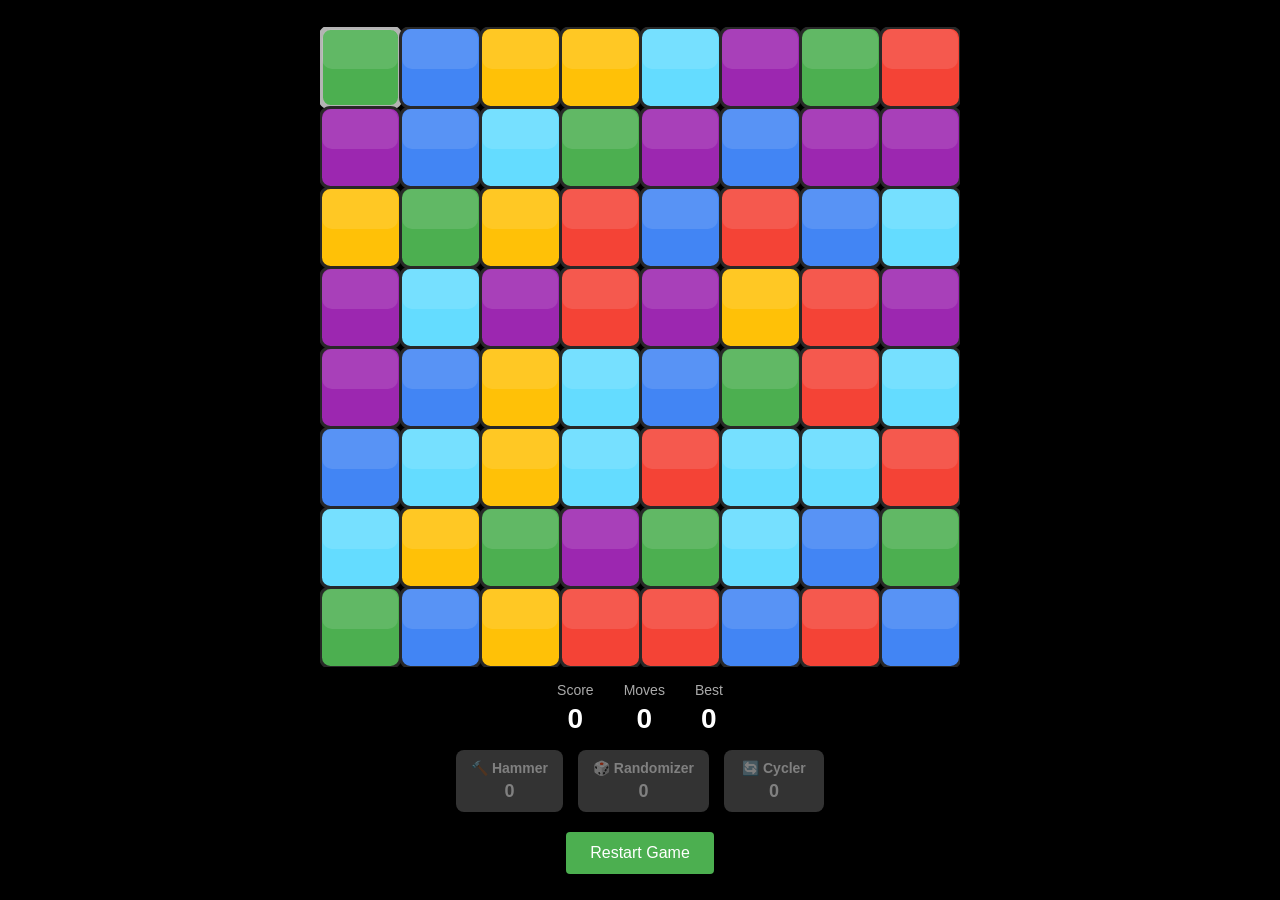
==== docs/index.html @ 6d433e35 "Make cyan tile lighter and add cache busting version parameter" ====
<!DOCTYPE html>
<html lang="en">
    <head>
    <meta charset="utf-8" />
    <meta name="viewport" content="width=device-width, initial-scale=1" />
    <title>Match Three</title>
    <script src="p5.min.js"></script>
    <script src="addons/p5.dom.min.js"></script>
    <script src="game.js?v=2"></script>
    <style>
      body {
        padding: 0;
        margin: 0;
        background: #000;
        display: flex;
        justify-content: center;
        align-items: center;
        min-height: 100vh;
        overflow: hidden;
      }
      main {
        display: flex;
        flex-direction: column;
        align-items: center;
        justify-content: center;
      }
      canvas {
        display: block;
      }
      #game-container {
        display: flex;
        flex-direction: column;
        align-items: center;
      }
      #ui-container {
        margin-top: 20px;
        display: flex;
        gap: 20px;
        align-items: center;
      }
      .restart-btn {
        background-color: #4CAF50;
        border: none;
        color: white;
        padding: 12px 24px;
        text-align: center;
        text-decoration: none;
        display: inline-block;
        font-size: 16px;
        font-family: sans-serif;
        cursor: pointer;
        border-radius: 4px;
        transition: background-color 0.3s;
      }
      .restart-btn:hover {
        background-color: #45a049;
      }
      .restart-btn:active {
        background-color: #3d8b40;
      }
      #items-container {
        margin-top: 15px;
        display: flex;
        gap: 15px;
        justify-content: center;
        align-items: center;
      }
      .item-btn {
        background-color: #2196F3;
        border: none;
        color: white;
        padding: 10px 15px;
        text-align: center;
        text-decoration: none;
        display: flex;
        flex-direction: column;
        align-items: center;
        font-size: 14px;
        font-family: sans-serif;
        cursor: pointer;
        border-radius: 8px;
        transition: all 0.3s;
        min-width: 100px;
      }
      .item-btn:hover:not(:disabled) {
        background-color: #1976D2;
        transform: translateY(-2px);
      }
      .item-btn:active:not(:disabled) {
        background-color: #1565C0;
        transform: translateY(0);
      }
      .item-btn:disabled {
        background-color: #666;
        cursor: not-allowed;
        opacity: 0.5;
      }
      .item-btn.active {
        background-color: #FF9800;
        box-shadow: 0 0 15px rgba(255, 152, 0, 0.7);
      }
      .item-name {
        font-weight: bold;
        margin-bottom: 5px;
      }
      .item-count {
        font-size: 18px;
        font-weight: bold;
      }
      .cancel-btn {
        background-color: #f44336;
        border: none;
        color: white;
        padding: 12px 20px;
        text-align: center;
        text-decoration: none;
        display: none;
        font-size: 16px;
        font-family: sans-serif;
        cursor: pointer;
        border-radius: 4px;
        transition: background-color 0.3s;
      }
      .cancel-btn.visible {
        display: inline-block;
      }
      .cancel-btn:hover {
        background-color: #d32f2f;
      }
      #score-container {
        margin-top: 15px;
        display: flex;
        gap: 30px;
        justify-content: center;
        align-items: center;
        font-family: sans-serif;
        color: white;
        font-size: 20px;
      }
      .score-item {
        display: flex;
        flex-direction: column;
        align-items: center;
      }
      .score-label {
        font-size: 14px;
        color: #aaa;
        margin-bottom: 5px;
      }
      .score-value {
        font-size: 28px;
        font-weight: bold;
      }
      .fallback {
        font-family: sans-serif;
        color: #fff;
        margin-top: 1rem;
      }
    </style>
  </head>
  <body>
    <main>
      <div id="game-container"></div>
      <div id="score-container">
        <div class="score-item">
          <div class="score-label">Score</div>
          <div class="score-value" id="score-display">0</div>
        </div>
        <div class="score-item">
          <div class="score-label">Moves</div>
          <div class="score-value" id="moves-display">0</div>
        </div>
        <div class="score-item">
          <div class="score-label">Best</div>
          <div class="score-value" id="best-display">0</div>
        </div>
      </div>
      <div id="items-container"></div>
      <div id="ui-container"></div>
      <noscript>
        <p class="fallback">
          JavaScript is required to play the match three game.
        </p>
      </noscript>
    </main>
  </body>
</html>
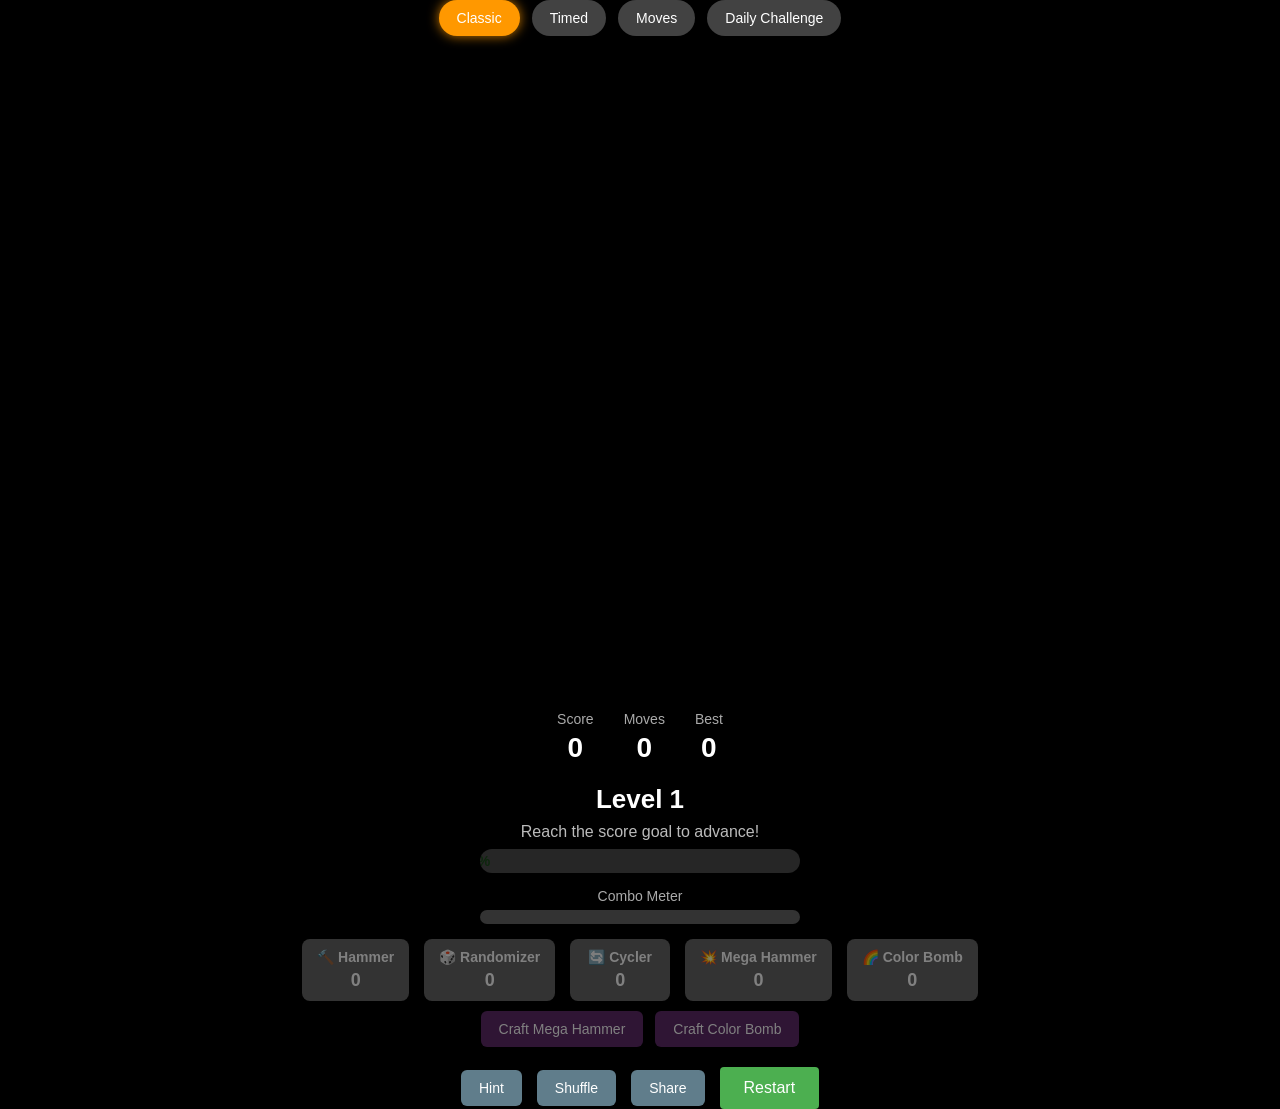
==== commit ca22b136: "feat: Refactor game logic and UI elements This commit introduces a comprehensive refactor of the gam" ====
--- a/docs/index.html
+++ b/docs/index.html
@@ -8,7 +8,7 @@
     <script src="addons/p5.dom.min.js"></script>
     <script src="game.js?v=2"></script>
     <style>
-      body {
+        body {
         padding: 0;
         margin: 0;
         background: #000;
@@ -24,9 +24,48 @@
         align-items: center;
         justify-content: center;
       }
-      canvas {
+        canvas {
         display: block;
       }
+        #header-container {
+          display: flex;
+          flex-direction: column;
+          gap: 10px;
+          align-items: center;
+          margin-bottom: 20px;
+        }
+        #daily-info {
+          font-family: sans-serif;
+          color: #fff;
+          font-size: 14px;
+        }
+        .hidden {
+          display: none !important;
+        }
+        #mode-container {
+          display: flex;
+          gap: 12px;
+          flex-wrap: wrap;
+          justify-content: center;
+        }
+        .mode-btn {
+          background-color: #424242;
+          color: white;
+          border: none;
+          padding: 10px 18px;
+          font-family: sans-serif;
+          font-size: 14px;
+          border-radius: 20px;
+          cursor: pointer;
+          transition: all 0.25s;
+        }
+        .mode-btn:hover:not(.active) {
+          background-color: #616161;
+        }
+        .mode-btn.active {
+          background-color: #FF9800;
+          box-shadow: 0 0 12px rgba(255, 152, 0, 0.8);
+        }
       #game-container {
         display: flex;
         flex-direction: column;
@@ -38,7 +77,7 @@
         gap: 20px;
         align-items: center;
       }
-      .restart-btn {
+        .restart-btn {
         background-color: #4CAF50;
         border: none;
         color: white;
@@ -65,7 +104,7 @@
         justify-content: center;
         align-items: center;
       }
-      .item-btn {
+        .item-btn {
         background-color: #2196F3;
         border: none;
         color: white;
@@ -107,7 +146,37 @@
         font-size: 18px;
         font-weight: bold;
       }
-      .cancel-btn {
+        #crafting-container {
+          margin-top: 10px;
+          display: flex;
+          gap: 12px;
+          justify-content: center;
+          align-items: center;
+        }
+        .craft-btn {
+          background-color: #9C27B0;
+          border: none;
+          color: white;
+          padding: 10px 18px;
+          font-size: 14px;
+          font-family: sans-serif;
+          cursor: pointer;
+          border-radius: 6px;
+          transition: background-color 0.3s, transform 0.2s;
+        }
+        .craft-btn:disabled {
+          background-color: #5E2A68;
+          opacity: 0.5;
+          cursor: not-allowed;
+        }
+        .craft-btn:hover:not(:disabled) {
+          background-color: #7B1FA2;
+          transform: translateY(-2px);
+        }
+        .craft-btn:active:not(:disabled) {
+          transform: translateY(0);
+        }
+        .cancel-btn {
         background-color: #f44336;
         border: none;
         color: white;
@@ -124,9 +193,35 @@
       .cancel-btn.visible {
         display: inline-block;
       }
-      .cancel-btn:hover {
+        .cancel-btn:hover {
         background-color: #d32f2f;
       }
+        #ui-container {
+          margin-top: 20px;
+          display: flex;
+          gap: 15px;
+          justify-content: center;
+          align-items: center;
+          flex-wrap: wrap;
+        }
+        .utility-btn {
+          background-color: #607D8B;
+          border: none;
+          color: white;
+          padding: 10px 18px;
+          font-family: sans-serif;
+          font-size: 14px;
+          border-radius: 6px;
+          cursor: pointer;
+          transition: background-color 0.3s, transform 0.2s;
+        }
+        .utility-btn:hover {
+          background-color: #546E7A;
+          transform: translateY(-2px);
+        }
+        .utility-btn:active {
+          transform: translateY(0);
+        }
       #score-container {
         margin-top: 15px;
         display: flex;
@@ -137,7 +232,7 @@
         color: white;
         font-size: 20px;
       }
-      .score-item {
+        .score-item {
         display: flex;
         flex-direction: column;
         align-items: center;
@@ -151,7 +246,75 @@
         font-size: 28px;
         font-weight: bold;
       }
-      .fallback {
+        #level-container {
+          margin-top: 20px;
+          font-family: sans-serif;
+          color: white;
+          display: flex;
+          flex-direction: column;
+          gap: 8px;
+          align-items: center;
+          text-align: center;
+        }
+        #level-title {
+          font-size: 26px;
+          font-weight: bold;
+        }
+        #level-description {
+          font-size: 16px;
+          color: #bbb;
+          max-width: 420px;
+        }
+        #goal-progress {
+          width: 320px;
+          background: rgba(255, 255, 255, 0.15);
+          border-radius: 12px;
+          overflow: hidden;
+          position: relative;
+        }
+        #goal-progress-bar {
+          background: linear-gradient(90deg, #4CAF50, #8BC34A);
+          height: 24px;
+          width: 0%;
+          display: flex;
+          align-items: center;
+          justify-content: center;
+          font-size: 14px;
+          font-weight: bold;
+          color: #0d270d;
+          transition: width 0.4s ease;
+        }
+        #goal-progress-label {
+          z-index: 1;
+        }
+        #streak-container {
+          margin-top: 15px;
+          width: 320px;
+          display: flex;
+          flex-direction: column;
+          gap: 6px;
+          font-family: sans-serif;
+          color: white;
+          align-items: center;
+        }
+        #streak-label {
+          font-size: 14px;
+          color: #aaa;
+        }
+        #streak-bar {
+          width: 100%;
+          height: 14px;
+          background: rgba(255, 255, 255, 0.2);
+          border-radius: 7px;
+          overflow: hidden;
+        }
+        #streak-progress {
+          width: 0%;
+          height: 100%;
+          background: linear-gradient(90deg, #FFC107, #FF5722);
+          transition: width 0.25s ease;
+        }
+        .fallback {
         font-family: sans-serif;
         color: #fff;
         margin-top: 1rem;
@@ -159,24 +322,58 @@
     </style>
   </head>
   <body>
-    <main>
-      <div id="game-container"></div>
-      <div id="score-container">
-        <div class="score-item">
-          <div class="score-label">Score</div>
-          <div class="score-value" id="score-display">0</div>
-        </div>
-        <div class="score-item">
-          <div class="score-label">Moves</div>
-          <div class="score-value" id="moves-display">0</div>
-        </div>
-        <div class="score-item">
-          <div class="score-label">Best</div>
-          <div class="score-value" id="best-display">0</div>
-        </div>
-      </div>
-      <div id="items-container"></div>
-      <div id="ui-container"></div>
+      <main>
+        <div id="header-container">
+          <div id="mode-container">
+            <button class="mode-btn active" data-mode="classic">Classic</button>
+            <button class="mode-btn" data-mode="timed">Timed</button>
+            <button class="mode-btn" data-mode="moves">Moves</button>
+            <button class="mode-btn" data-mode="daily">Daily Challenge</button>
+          </div>
+          <div id="daily-info" class="hidden">Daily seed: <span id="daily-seed"></span></div>
+        </div>
+        <div id="game-container"></div>
+        <div id="score-container">
+          <div class="score-item">
+            <div class="score-label">Score</div>
+            <div class="score-value" id="score-display">0</div>
+          </div>
+          <div class="score-item">
+            <div class="score-label">Moves</div>
+            <div class="score-value" id="moves-display">0</div>
+          </div>
+          <div class="score-item">
+            <div class="score-label">Best</div>
+            <div class="score-value" id="best-display">0</div>
+          </div>
+          <div class="score-item timed-only hidden">
+            <div class="score-label">Time</div>
+            <div class="score-value" id="timer-display">0</div>
+          </div>
+        </div>
+        <div id="level-container">
+          <div id="level-title">Level 1</div>
+          <div id="level-description">Reach the score goal to advance!</div>
+          <div id="goal-progress">
+            <div id="goal-progress-bar"><span id="goal-progress-label">0%</span></div>
+          </div>
+        </div>
+        <div id="streak-container">
+          <div id="streak-label">Combo Meter</div>
+          <div id="streak-bar">
+            <div id="streak-progress"></div>
+          </div>
+        </div>
+        <div id="items-container"></div>
+        <div id="crafting-container">
+          <button id="craft-mega-hammer" class="craft-btn" disabled>Craft Mega Hammer</button>
+          <button id="craft-color-bomb" class="craft-btn" disabled>Craft Color Bomb</button>
+        </div>
+        <div id="ui-container">
+          <button id="hint-btn" class="utility-btn">Hint</button>
+          <button id="shuffle-btn" class="utility-btn">Shuffle</button>
+          <button id="share-btn" class="utility-btn">Share</button>
+        </div>
       <noscript>
         <p class="fallback">
           JavaScript is required to play the match three game.
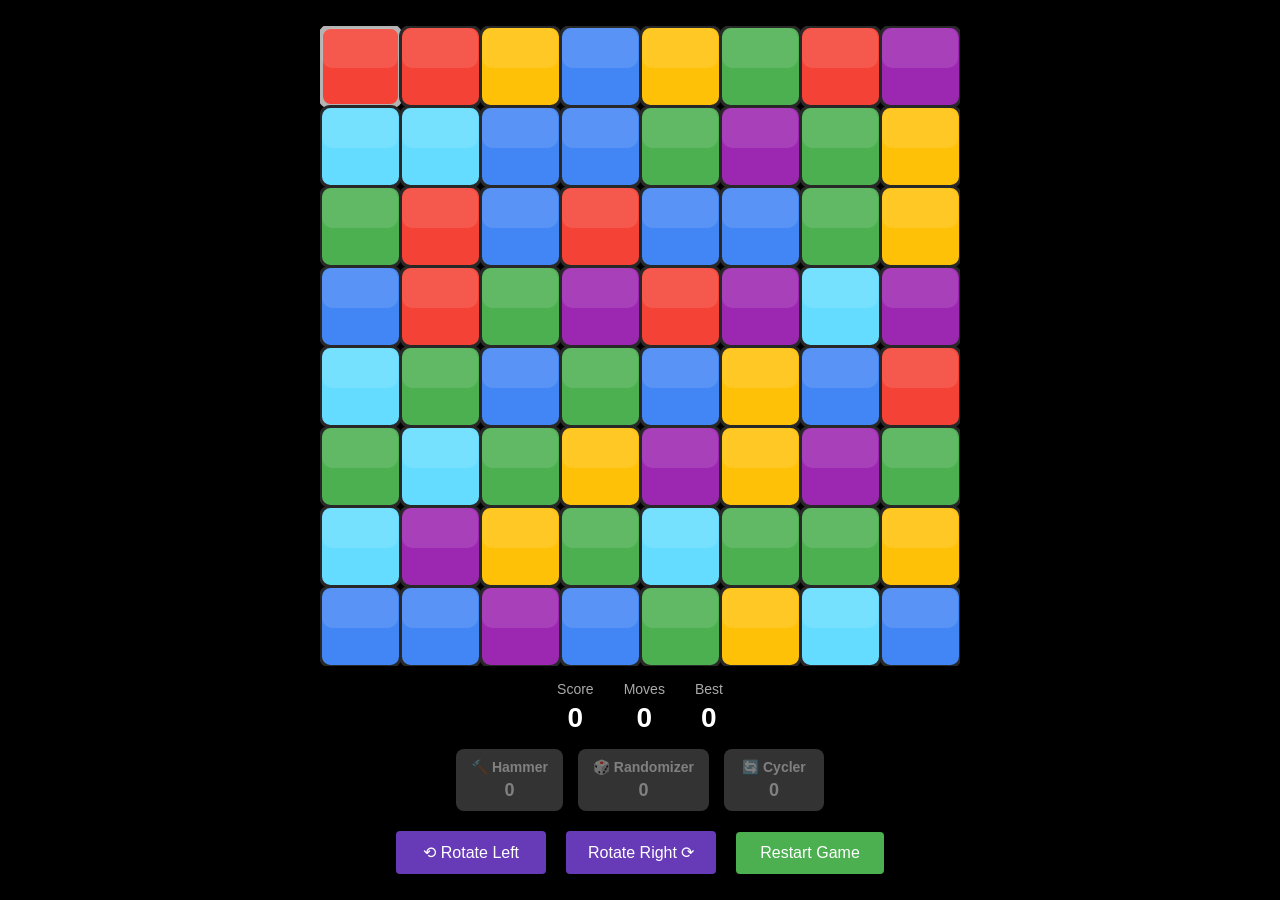
==== commit 53676712: "Add board rotation functionality and UI Co-authored-by: rufalo19 <rufalo19@gmail.com>" ====
--- a/docs/index.html
+++ b/docs/index.html
@@ -8,7 +8,7 @@
     <script src="addons/p5.dom.min.js"></script>
     <script src="game.js?v=2"></script>
     <style>
-        body {
+      body {
         padding: 0;
         margin: 0;
         background: #000;
@@ -24,48 +24,9 @@
         align-items: center;
         justify-content: center;
       }
-        canvas {
+      canvas {
         display: block;
       }
-        #header-container {
-          display: flex;
-          flex-direction: column;
-          gap: 10px;
-          align-items: center;
-          margin-bottom: 20px;
-        }
-        #daily-info {
-          font-family: sans-serif;
-          color: #fff;
-          font-size: 14px;
-        }
-        .hidden {
-          display: none !important;
-        }
-        #mode-container {
-          display: flex;
-          gap: 12px;
-          flex-wrap: wrap;
-          justify-content: center;
-        }
-        .mode-btn {
-          background-color: #424242;
-          color: white;
-          border: none;
-          padding: 10px 18px;
-          font-family: sans-serif;
-          font-size: 14px;
-          border-radius: 20px;
-          cursor: pointer;
-          transition: all 0.25s;
-        }
-        .mode-btn:hover:not(.active) {
-          background-color: #616161;
-        }
-        .mode-btn.active {
-          background-color: #FF9800;
-          box-shadow: 0 0 12px rgba(255, 152, 0, 0.8);
-        }
       #game-container {
         display: flex;
         flex-direction: column;
@@ -76,8 +37,10 @@
         display: flex;
         gap: 20px;
         align-items: center;
-      }
-        .restart-btn {
+        justify-content: center;
+        flex-wrap: wrap;
+      }
+      .restart-btn {
         background-color: #4CAF50;
         border: none;
         color: white;
@@ -97,6 +60,32 @@
       .restart-btn:active {
         background-color: #3d8b40;
       }
+      .rotate-btn {
+        background-color: #673AB7;
+        border: none;
+        color: white;
+        padding: 12px 20px;
+        text-align: center;
+        text-decoration: none;
+        display: inline-flex;
+        align-items: center;
+        justify-content: center;
+        gap: 8px;
+        font-size: 16px;
+        font-family: sans-serif;
+        cursor: pointer;
+        border-radius: 4px;
+        transition: background-color 0.3s, transform 0.2s;
+        min-width: 150px;
+      }
+      .rotate-btn:hover {
+        background-color: #5E35B1;
+        transform: translateY(-1px);
+      }
+      .rotate-btn:active {
+        background-color: #512DA8;
+        transform: translateY(0);
+      }
       #items-container {
         margin-top: 15px;
         display: flex;
@@ -104,7 +93,7 @@
         justify-content: center;
         align-items: center;
       }
-        .item-btn {
+      .item-btn {
         background-color: #2196F3;
         border: none;
         color: white;
@@ -146,37 +135,7 @@
         font-size: 18px;
         font-weight: bold;
       }
-        #crafting-container {
-          margin-top: 10px;
-          display: flex;
-          gap: 12px;
-          justify-content: center;
-          align-items: center;
-        }
-        .craft-btn {
-          background-color: #9C27B0;
-          border: none;
-          color: white;
-          padding: 10px 18px;
-          font-size: 14px;
-          font-family: sans-serif;
-          cursor: pointer;
-          border-radius: 6px;
-          transition: background-color 0.3s, transform 0.2s;
-        }
-        .craft-btn:disabled {
-          background-color: #5E2A68;
-          opacity: 0.5;
-          cursor: not-allowed;
-        }
-        .craft-btn:hover:not(:disabled) {
-          background-color: #7B1FA2;
-          transform: translateY(-2px);
-        }
-        .craft-btn:active:not(:disabled) {
-          transform: translateY(0);
-        }
-        .cancel-btn {
+      .cancel-btn {
         background-color: #f44336;
         border: none;
         color: white;
@@ -193,35 +152,9 @@
       .cancel-btn.visible {
         display: inline-block;
       }
-        .cancel-btn:hover {
+      .cancel-btn:hover {
         background-color: #d32f2f;
       }
-        #ui-container {
-          margin-top: 20px;
-          display: flex;
-          gap: 15px;
-          justify-content: center;
-          align-items: center;
-          flex-wrap: wrap;
-        }
-        .utility-btn {
-          background-color: #607D8B;
-          border: none;
-          color: white;
-          padding: 10px 18px;
-          font-family: sans-serif;
-          font-size: 14px;
-          border-radius: 6px;
-          cursor: pointer;
-          transition: background-color 0.3s, transform 0.2s;
-        }
-        .utility-btn:hover {
-          background-color: #546E7A;
-          transform: translateY(-2px);
-        }
-        .utility-btn:active {
-          transform: translateY(0);
-        }
       #score-container {
         margin-top: 15px;
         display: flex;
@@ -232,7 +165,7 @@
         color: white;
         font-size: 20px;
       }
-        .score-item {
+      .score-item {
         display: flex;
         flex-direction: column;
         align-items: center;
@@ -246,75 +179,7 @@
         font-size: 28px;
         font-weight: bold;
       }
-        #level-container {
-          margin-top: 20px;
-          font-family: sans-serif;
-          color: white;
-          display: flex;
-          flex-direction: column;
-          gap: 8px;
-          align-items: center;
-          text-align: center;
-        }
-        #level-title {
-          font-size: 26px;
-          font-weight: bold;
-        }
-        #level-description {
-          font-size: 16px;
-          color: #bbb;
-          max-width: 420px;
-        }
-        #goal-progress {
-          width: 320px;
-          background: rgba(255, 255, 255, 0.15);
-          border-radius: 12px;
-          overflow: hidden;
-          position: relative;
-        }
-        #goal-progress-bar {
-          background: linear-gradient(90deg, #4CAF50, #8BC34A);
-          height: 24px;
-          width: 0%;
-          display: flex;
-          align-items: center;
-          justify-content: center;
-          font-size: 14px;
-          font-weight: bold;
-          color: #0d270d;
-          transition: width 0.4s ease;
-        }
-        #goal-progress-label {
-          z-index: 1;
-        }
-        #streak-container {
-          margin-top: 15px;
-          width: 320px;
-          display: flex;
-          flex-direction: column;
-          gap: 6px;
-          font-family: sans-serif;
-          color: white;
-          align-items: center;
-        }
-        #streak-label {
-          font-size: 14px;
-          color: #aaa;
-        }
-        #streak-bar {
-          width: 100%;
-          height: 14px;
-          background: rgba(255, 255, 255, 0.2);
-          border-radius: 7px;
-          overflow: hidden;
-        }
-        #streak-progress {
-          width: 0%;
-          height: 100%;
-          background: linear-gradient(90deg, #FFC107, #FF5722);
-          transition: width 0.25s ease;
-        }
-        .fallback {
+      .fallback {
         font-family: sans-serif;
         color: #fff;
         margin-top: 1rem;
@@ -322,58 +187,24 @@
     </style>
   </head>
   <body>
-      <main>
-        <div id="header-container">
-          <div id="mode-container">
-            <button class="mode-btn active" data-mode="classic">Classic</button>
-            <button class="mode-btn" data-mode="timed">Timed</button>
-            <button class="mode-btn" data-mode="moves">Moves</button>
-            <button class="mode-btn" data-mode="daily">Daily Challenge</button>
-          </div>
-          <div id="daily-info" class="hidden">Daily seed: <span id="daily-seed"></span></div>
+    <main>
+      <div id="game-container"></div>
+      <div id="score-container">
+        <div class="score-item">
+          <div class="score-label">Score</div>
+          <div class="score-value" id="score-display">0</div>
         </div>
-        <div id="game-container"></div>
-        <div id="score-container">
-          <div class="score-item">
-            <div class="score-label">Score</div>
-            <div class="score-value" id="score-display">0</div>
-          </div>
-          <div class="score-item">
-            <div class="score-label">Moves</div>
-            <div class="score-value" id="moves-display">0</div>
-          </div>
-          <div class="score-item">
-            <div class="score-label">Best</div>
-            <div class="score-value" id="best-display">0</div>
-          </div>
-          <div class="score-item timed-only hidden">
-            <div class="score-label">Time</div>
-            <div class="score-value" id="timer-display">0</div>
-          </div>
+        <div class="score-item">
+          <div class="score-label">Moves</div>
+          <div class="score-value" id="moves-display">0</div>
         </div>
-        <div id="level-container">
-          <div id="level-title">Level 1</div>
-          <div id="level-description">Reach the score goal to advance!</div>
-          <div id="goal-progress">
-            <div id="goal-progress-bar"><span id="goal-progress-label">0%</span></div>
-          </div>
+        <div class="score-item">
+          <div class="score-label">Best</div>
+          <div class="score-value" id="best-display">0</div>
         </div>
-        <div id="streak-container">
-          <div id="streak-label">Combo Meter</div>
-          <div id="streak-bar">
-            <div id="streak-progress"></div>
-          </div>
-        </div>
-        <div id="items-container"></div>
-        <div id="crafting-container">
-          <button id="craft-mega-hammer" class="craft-btn" disabled>Craft Mega Hammer</button>
-          <button id="craft-color-bomb" class="craft-btn" disabled>Craft Color Bomb</button>
-        </div>
-        <div id="ui-container">
-          <button id="hint-btn" class="utility-btn">Hint</button>
-          <button id="shuffle-btn" class="utility-btn">Shuffle</button>
-          <button id="share-btn" class="utility-btn">Share</button>
-        </div>
+      </div>
+      <div id="items-container"></div>
+      <div id="ui-container"></div>
       <noscript>
         <p class="fallback">
           JavaScript is required to play the match three game.
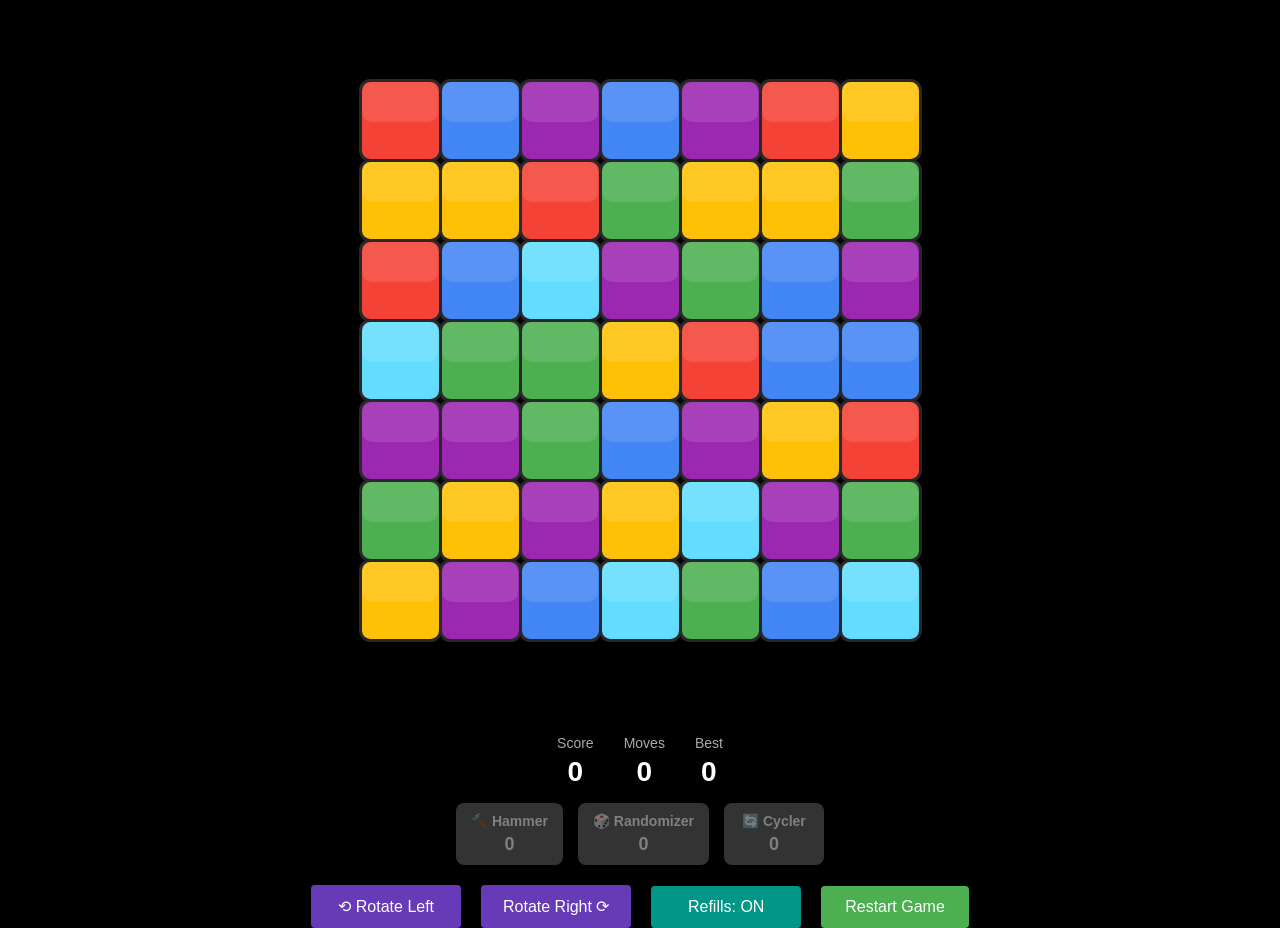
==== commit a9f1c996: "feat: Add refill toggle and improve game logic Introduces a toggle for automatic tile refills and re" ====
--- a/docs/index.html
+++ b/docs/index.html
@@ -54,45 +54,77 @@
         border-radius: 4px;
         transition: background-color 0.3s;
       }
-      .restart-btn:hover {
-        background-color: #45a049;
-      }
-      .restart-btn:active {
-        background-color: #3d8b40;
-      }
-      .rotate-btn {
-        background-color: #673AB7;
-        border: none;
-        color: white;
-        padding: 12px 20px;
-        text-align: center;
-        text-decoration: none;
-        display: inline-flex;
-        align-items: center;
-        justify-content: center;
-        gap: 8px;
-        font-size: 16px;
-        font-family: sans-serif;
-        cursor: pointer;
-        border-radius: 4px;
-        transition: background-color 0.3s, transform 0.2s;
-        min-width: 150px;
-      }
-      .rotate-btn:hover {
-        background-color: #5E35B1;
-        transform: translateY(-1px);
-      }
-      .rotate-btn:active {
-        background-color: #512DA8;
-        transform: translateY(0);
-      }
-      #items-container {
-        margin-top: 15px;
-        display: flex;
-        gap: 15px;
-        justify-content: center;
-        align-items: center;
-      }
+        .restart-btn:hover {
+          background-color: #45a049;
+        }
+        .restart-btn:active {
+          background-color: #3d8b40;
+        }
+        .rotate-btn {
+          background-color: #673AB7;
+          border: none;
+          color: white;
+          padding: 12px 20px;
+          text-align: center;
+          text-decoration: none;
+          display: inline-flex;
+          align-items: center;
+          justify-content: center;
+          gap: 8px;
+          font-size: 16px;
+          font-family: sans-serif;
+          cursor: pointer;
+          border-radius: 4px;
+          transition: background-color 0.3s, transform 0.2s;
+          min-width: 150px;
+        }
+        .rotate-btn:hover {
+          background-color: #5E35B1;
+          transform: translateY(-1px);
+        }
+        .rotate-btn:active {
+          background-color: #512DA8;
+          transform: translateY(0);
+        }
+        .refill-btn {
+          background-color: #009688;
+          border: none;
+          color: white;
+          padding: 12px 20px;
+          text-align: center;
+          text-decoration: none;
+          display: inline-flex;
+          align-items: center;
+          justify-content: center;
+          font-size: 16px;
+          font-family: sans-serif;
+          cursor: pointer;
+          border-radius: 4px;
+          transition: background-color 0.3s, transform 0.2s;
+          min-width: 150px;
+        }
+        .refill-btn:hover {
+          background-color: #00796B;
+          transform: translateY(-1px);
+        }
+        .refill-btn:active {
+          background-color: #00695C;
+          transform: translateY(0);
+        }
+        .refill-btn.refills-disabled {
+          background-color: #455A64;
+        }
+        .refill-btn.refills-disabled:hover {
+          background-color: #37474F;
+          transform: translateY(-1px);
+        }
+        #items-container {
+          margin-top: 15px;
+          display: flex;
+          gap: 15px;
+          justify-content: center;
+          align-items: center;
+        }
       .item-btn {
         background-color: #2196F3;
         border: none;
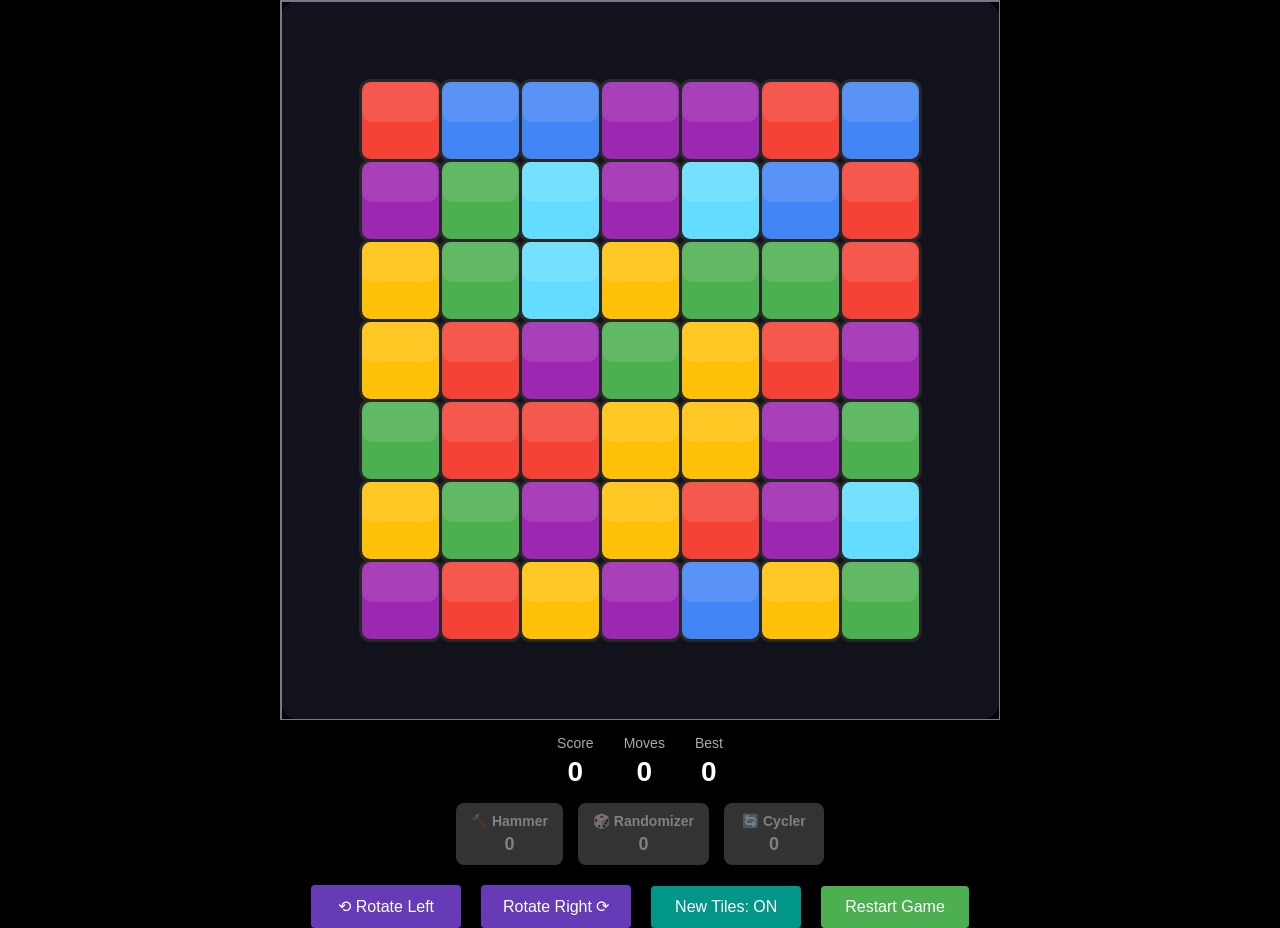
==== commit 4ccdcdb3: "Refactor: Rename refill to new tile spawning Co-authored-by: rufalo19 <rufalo19@gmail.com>" ====
--- a/docs/index.html
+++ b/docs/index.html
@@ -86,7 +86,7 @@
           background-color: #512DA8;
           transform: translateY(0);
         }
-        .refill-btn {
+        .spawn-btn {
           background-color: #009688;
           border: none;
           color: white;
@@ -103,18 +103,18 @@
           transition: background-color 0.3s, transform 0.2s;
           min-width: 150px;
         }
-        .refill-btn:hover {
+        .spawn-btn:hover {
           background-color: #00796B;
           transform: translateY(-1px);
         }
-        .refill-btn:active {
+        .spawn-btn:active {
           background-color: #00695C;
           transform: translateY(0);
         }
-        .refill-btn.refills-disabled {
+        .spawn-btn.spawn-disabled {
           background-color: #455A64;
         }
-        .refill-btn.refills-disabled:hover {
+        .spawn-btn.spawn-disabled:hover {
           background-color: #37474F;
           transform: translateY(-1px);
         }
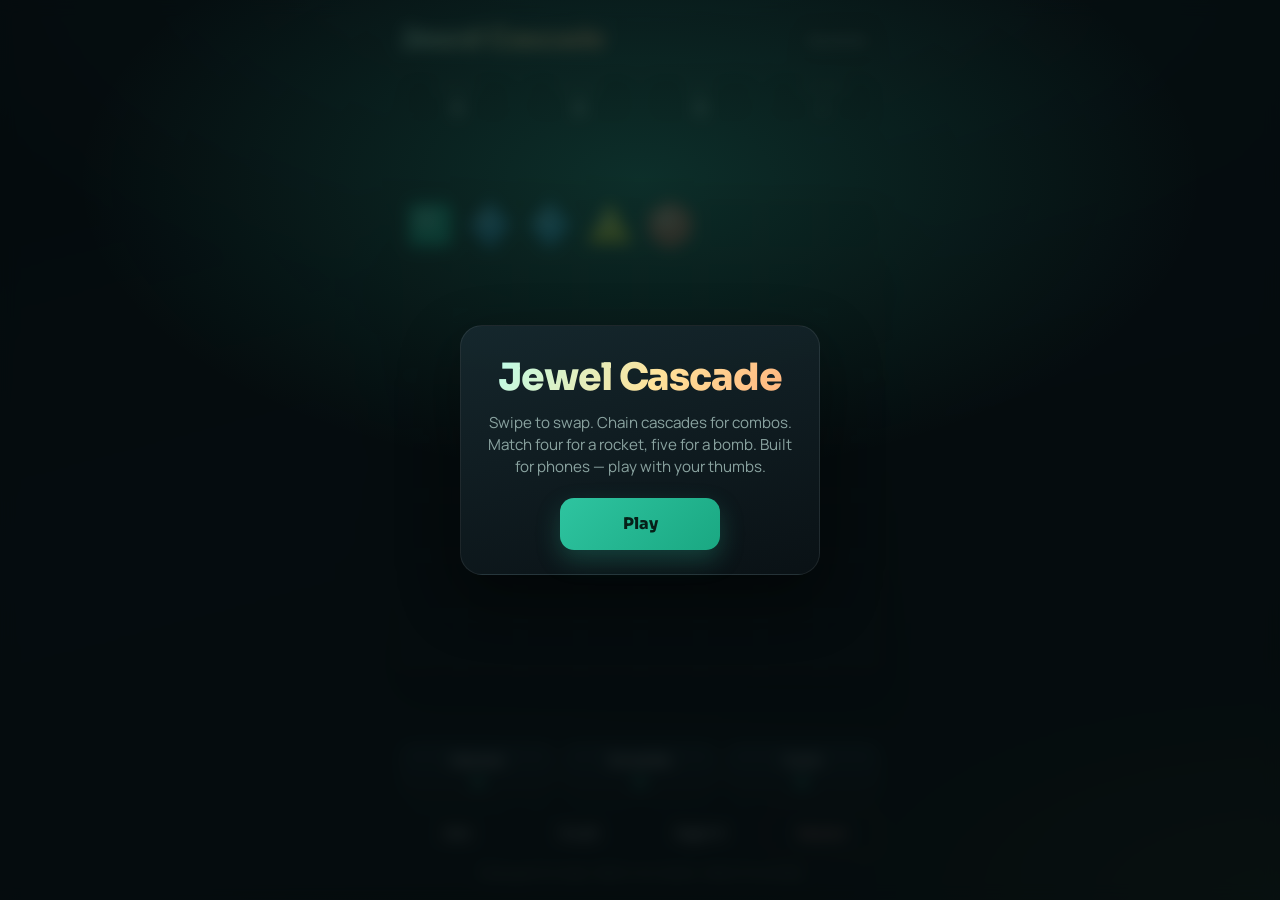
==== commit d9370c1b: "Remake Jewel Cascade as a mobile-first match-three Replace the monolithic p5 prototype with ES modul" ====
--- a/docs/index.html
+++ b/docs/index.html
@@ -1,247 +1,116 @@
 <!DOCTYPE html>
 <html lang="en">
-    <head>
+  <head>
     <meta charset="utf-8" />
-    <meta name="viewport" content="width=device-width, initial-scale=1" />
-    <title>Match Three</title>
+    <meta
+      name="viewport"
+      content="width=device-width, initial-scale=1, viewport-fit=cover, maximum-scale=1, user-scalable=no"
+    />
+    <meta name="theme-color" content="#071016" />
+    <meta name="apple-mobile-web-app-capable" content="yes" />
+    <meta name="mobile-web-app-capable" content="yes" />
+    <title>Jewel Cascade</title>
+    <link rel="preconnect" href="https://fonts.googleapis.com" />
+    <link rel="preconnect" href="https://fonts.gstatic.com" crossorigin />
+    <link
+      href="https://fonts.googleapis.com/css2?family=Manrope:wght@500;600;700&family=Sora:wght@600;700;800&display=swap"
+      rel="stylesheet"
+    />
+    <link rel="stylesheet" href="css/game.css" />
     <script src="p5.min.js"></script>
-    <script src="addons/p5.dom.min.js"></script>
-    <script src="game.js?v=2"></script>
-    <style>
-      body {
-        padding: 0;
-        margin: 0;
-        background: #000;
-        display: flex;
-        justify-content: center;
-        align-items: center;
-        min-height: 100vh;
-        overflow: hidden;
-      }
-      main {
-        display: flex;
-        flex-direction: column;
-        align-items: center;
-        justify-content: center;
-      }
-      canvas {
-        display: block;
-      }
-      #game-container {
-        display: flex;
-        flex-direction: column;
-        align-items: center;
-      }
-      #ui-container {
-        margin-top: 20px;
-        display: flex;
-        gap: 20px;
-        align-items: center;
-        justify-content: center;
-        flex-wrap: wrap;
-      }
-      .restart-btn {
-        background-color: #4CAF50;
-        border: none;
-        color: white;
-        padding: 12px 24px;
-        text-align: center;
-        text-decoration: none;
-        display: inline-block;
-        font-size: 16px;
-        font-family: sans-serif;
-        cursor: pointer;
-        border-radius: 4px;
-        transition: background-color 0.3s;
-      }
-        .restart-btn:hover {
-          background-color: #45a049;
-        }
-        .restart-btn:active {
-          background-color: #3d8b40;
-        }
-        .rotate-btn {
-          background-color: #673AB7;
-          border: none;
-          color: white;
-          padding: 12px 20px;
-          text-align: center;
-          text-decoration: none;
-          display: inline-flex;
-          align-items: center;
-          justify-content: center;
-          gap: 8px;
-          font-size: 16px;
-          font-family: sans-serif;
-          cursor: pointer;
-          border-radius: 4px;
-          transition: background-color 0.3s, transform 0.2s;
-          min-width: 150px;
-        }
-        .rotate-btn:hover {
-          background-color: #5E35B1;
-          transform: translateY(-1px);
-        }
-        .rotate-btn:active {
-          background-color: #512DA8;
-          transform: translateY(0);
-        }
-        .spawn-btn {
-          background-color: #009688;
-          border: none;
-          color: white;
-          padding: 12px 20px;
-          text-align: center;
-          text-decoration: none;
-          display: inline-flex;
-          align-items: center;
-          justify-content: center;
-          font-size: 16px;
-          font-family: sans-serif;
-          cursor: pointer;
-          border-radius: 4px;
-          transition: background-color 0.3s, transform 0.2s;
-          min-width: 150px;
-        }
-        .spawn-btn:hover {
-          background-color: #00796B;
-          transform: translateY(-1px);
-        }
-        .spawn-btn:active {
-          background-color: #00695C;
-          transform: translateY(0);
-        }
-        .spawn-btn.spawn-disabled {
-          background-color: #455A64;
-        }
-        .spawn-btn.spawn-disabled:hover {
-          background-color: #37474F;
-          transform: translateY(-1px);
-        }
-        #items-container {
-          margin-top: 15px;
-          display: flex;
-          gap: 15px;
-          justify-content: center;
-          align-items: center;
-        }
-      .item-btn {
-        background-color: #2196F3;
-        border: none;
-        color: white;
-        padding: 10px 15px;
-        text-align: center;
-        text-decoration: none;
-        display: flex;
-        flex-direction: column;
-        align-items: center;
-        font-size: 14px;
-        font-family: sans-serif;
-        cursor: pointer;
-        border-radius: 8px;
-        transition: all 0.3s;
-        min-width: 100px;
-      }
-      .item-btn:hover:not(:disabled) {
-        background-color: #1976D2;
-        transform: translateY(-2px);
-      }
-      .item-btn:active:not(:disabled) {
-        background-color: #1565C0;
-        transform: translateY(0);
-      }
-      .item-btn:disabled {
-        background-color: #666;
-        cursor: not-allowed;
-        opacity: 0.5;
-      }
-      .item-btn.active {
-        background-color: #FF9800;
-        box-shadow: 0 0 15px rgba(255, 152, 0, 0.7);
-      }
-      .item-name {
-        font-weight: bold;
-        margin-bottom: 5px;
-      }
-      .item-count {
-        font-size: 18px;
-        font-weight: bold;
-      }
-      .cancel-btn {
-        background-color: #f44336;
-        border: none;
-        color: white;
-        padding: 12px 20px;
-        text-align: center;
-        text-decoration: none;
-        display: none;
-        font-size: 16px;
-        font-family: sans-serif;
-        cursor: pointer;
-        border-radius: 4px;
-        transition: background-color 0.3s;
-      }
-      .cancel-btn.visible {
-        display: inline-block;
-      }
-      .cancel-btn:hover {
-        background-color: #d32f2f;
-      }
-      #score-container {
-        margin-top: 15px;
-        display: flex;
-        gap: 30px;
-        justify-content: center;
-        align-items: center;
-        font-family: sans-serif;
-        color: white;
-        font-size: 20px;
-      }
-      .score-item {
-        display: flex;
-        flex-direction: column;
-        align-items: center;
-      }
-      .score-label {
-        font-size: 14px;
-        color: #aaa;
-        margin-bottom: 5px;
-      }
-      .score-value {
-        font-size: 28px;
-        font-weight: bold;
-      }
-      .fallback {
-        font-family: sans-serif;
-        color: #fff;
-        margin-top: 1rem;
-      }
-    </style>
   </head>
   <body>
-    <main>
-      <div id="game-container"></div>
-      <div id="score-container">
-        <div class="score-item">
-          <div class="score-label">Score</div>
-          <div class="score-value" id="score-display">0</div>
+    <div id="app">
+      <header class="topbar">
+        <div class="brand-row">
+          <div class="brand">Jewel Cascade</div>
+          <button id="btn-mute" class="icon-btn" type="button" aria-pressed="false">
+            Sound On
+          </button>
         </div>
-        <div class="score-item">
-          <div class="score-label">Moves</div>
-          <div class="score-value" id="moves-display">0</div>
+        <div class="hud" aria-live="polite">
+          <div class="stat">
+            <span class="stat-label">Score</span>
+            <span class="stat-value" id="score-value">0</span>
+          </div>
+          <div class="stat">
+            <span class="stat-label">Moves</span>
+            <span class="stat-value" id="moves-value">0</span>
+          </div>
+          <div class="stat">
+            <span class="stat-label">Best</span>
+            <span class="stat-value" id="best-value">0</span>
+          </div>
+          <div class="stat">
+            <span class="stat-label">Combo</span>
+            <span class="stat-value" id="combo-value">—</span>
+          </div>
         </div>
-        <div class="score-item">
-          <div class="score-label">Best</div>
-          <div class="score-value" id="best-display">0</div>
+      </header>
+
+      <section class="board-wrap" aria-label="Game board">
+        <div id="board-host"></div>
+        <div id="mode-hint" class="mode-hint" role="status"></div>
+      </section>
+
+      <footer class="toolbar">
+        <div class="boosters">
+          <button id="btn-hammer" class="tool-btn" type="button" disabled>
+            <span>Hammer</span>
+            <span class="tool-count" id="count-hammer">0</span>
+          </button>
+          <button id="btn-scramble" class="tool-btn" type="button" disabled>
+            <span>Scramble</span>
+            <span class="tool-count" id="count-scramble">0</span>
+          </button>
+          <button id="btn-cycle" class="tool-btn" type="button" disabled>
+            <span>Cycle</span>
+            <span class="tool-count" id="count-cycle">0</span>
+          </button>
         </div>
+        <div class="actions">
+          <button id="btn-hint" class="action-btn" type="button">Hint</button>
+          <button id="btn-rotate-l" class="action-btn" type="button">⟲ Left</button>
+          <button id="btn-rotate-r" class="action-btn" type="button">Right ⟳</button>
+          <button id="btn-restart" class="action-btn danger" type="button">Restart</button>
+          <button id="btn-cancel" class="action-btn cancel" type="button">Cancel booster</button>
+        </div>
+        <p class="hint-line">Swipe gems to swap · Match 4 for rockets · Match 5 for bombs</p>
+      </footer>
+    </div>
+
+    <div id="start-overlay" class="overlay">
+      <div class="overlay-card">
+        <h1>Jewel Cascade</h1>
+        <p>
+          Swipe to swap. Chain cascades for combos. Match four for a rocket, five for a bomb.
+          Built for phones — play with your thumbs.
+        </p>
+        <button id="btn-play" class="primary" type="button">Play</button>
       </div>
-      <div id="items-container"></div>
-      <div id="ui-container"></div>
-      <noscript>
-        <p class="fallback">
-          JavaScript is required to play the match three game.
-        </p>
-      </noscript>
-    </main>
+    </div>
+
+    <div id="gameover-overlay" class="overlay hidden">
+      <div class="overlay-card">
+        <h2>No moves left</h2>
+        <div class="over-stats">
+          <div>
+            <span>Score</span>
+            <strong id="over-score">0</strong>
+          </div>
+          <div>
+            <span>Best</span>
+            <strong id="over-best">0</strong>
+          </div>
+        </div>
+        <button id="btn-again" class="primary" type="button">Play again</button>
+      </div>
+    </div>
+
+    <noscript>
+      <p class="noscript">JavaScript is required to play Jewel Cascade.</p>
+    </noscript>
+
+    <script type="module" src="js/main.js"></script>
   </body>
 </html>
--- a/docs/css/game.css
+++ b/docs/css/game.css
@@ -0,0 +1,410 @@
+:root {
+  --bg-0: #071016;
+  --bg-1: #0d1b22;
+  --bg-2: #132830;
+  --line: rgba(255, 255, 255, 0.08);
+  --text: #eef6f4;
+  --muted: #8aa3a0;
+  --accent: #2ec4a0;
+  --accent-2: #f0b429;
+  --danger: #e85d4c;
+  --panel: rgba(15, 28, 34, 0.88);
+  --safe-top: env(safe-area-inset-top, 0px);
+  --safe-bottom: env(safe-area-inset-bottom, 0px);
+  --font-display: "Sora", "Trebuchet MS", sans-serif;
+  --font-body: "Manrope", "Segoe UI", sans-serif;
+  --radius: 16px;
+  --tap: 48px;
+}
+
+*,
+*::before,
+*::after {
+  box-sizing: border-box;
+}
+
+html,
+body {
+  margin: 0;
+  padding: 0;
+  width: 100%;
+  height: 100%;
+  overflow: hidden;
+  background:
+    radial-gradient(120% 80% at 50% -10%, #1a3a40 0%, transparent 55%),
+    radial-gradient(90% 60% at 100% 100%, #1c2f28 0%, transparent 45%),
+    linear-gradient(165deg, var(--bg-0), var(--bg-1) 45%, #0a1518);
+  color: var(--text);
+  font-family: var(--font-body);
+  -webkit-tap-highlight-color: transparent;
+  touch-action: manipulation;
+  user-select: none;
+}
+
+body {
+  padding: var(--safe-top) 0 var(--safe-bottom);
+}
+
+#app {
+  height: 100%;
+  max-width: 520px;
+  margin: 0 auto;
+  display: grid;
+  grid-template-rows: auto 1fr auto;
+  gap: 0.5rem;
+  padding: 0.65rem 0.75rem 0.75rem;
+}
+
+/* ── Top bar ── */
+.topbar {
+  display: grid;
+  gap: 0.55rem;
+}
+
+.brand-row {
+  display: flex;
+  align-items: center;
+  justify-content: space-between;
+  gap: 0.75rem;
+}
+
+.brand {
+  font-family: var(--font-display);
+  font-weight: 800;
+  font-size: clamp(1.25rem, 5vw, 1.7rem);
+  letter-spacing: -0.03em;
+  line-height: 1;
+  background: linear-gradient(120deg, #b8fff0, #ffe29a 55%, #ffb07c);
+  -webkit-background-clip: text;
+  background-clip: text;
+  color: transparent;
+}
+
+.icon-btn {
+  min-width: var(--tap);
+  min-height: var(--tap);
+  border: 1px solid var(--line);
+  background: var(--panel);
+  color: var(--text);
+  border-radius: 12px;
+  font-family: var(--font-body);
+  font-weight: 600;
+  font-size: 0.8rem;
+  padding: 0 0.75rem;
+  cursor: pointer;
+}
+
+.icon-btn[aria-pressed="true"] {
+  color: var(--muted);
+}
+
+.hud {
+  display: grid;
+  grid-template-columns: repeat(4, 1fr);
+  gap: 0.4rem;
+}
+
+.stat {
+  background: var(--panel);
+  border: 1px solid var(--line);
+  border-radius: 12px;
+  padding: 0.4rem 0.35rem;
+  text-align: center;
+}
+
+.stat-label {
+  display: block;
+  font-size: 0.65rem;
+  text-transform: uppercase;
+  letter-spacing: 0.08em;
+  color: var(--muted);
+  margin-bottom: 0.15rem;
+}
+
+.stat-value {
+  font-family: var(--font-display);
+  font-weight: 700;
+  font-size: 1.05rem;
+  letter-spacing: -0.02em;
+}
+
+.stat.hot .stat-value {
+  color: var(--accent-2);
+}
+
+/* ── Board ── */
+.board-wrap {
+  position: relative;
+  min-height: 0;
+  display: flex;
+  align-items: center;
+  justify-content: center;
+}
+
+#board-host {
+  width: 100%;
+  height: 100%;
+  display: flex;
+  align-items: center;
+  justify-content: center;
+}
+
+#board-host canvas {
+  display: block;
+  border-radius: 14px;
+  box-shadow:
+    0 0 0 1px rgba(255, 255, 255, 0.06),
+    0 18px 40px rgba(0, 0, 0, 0.45);
+  max-width: 100%;
+  max-height: 100%;
+}
+
+.mode-hint {
+  position: absolute;
+  left: 50%;
+  bottom: 0.5rem;
+  transform: translateX(-50%);
+  background: rgba(8, 16, 20, 0.85);
+  border: 1px solid rgba(255, 176, 80, 0.45);
+  color: #ffd59a;
+  font-size: 0.8rem;
+  font-weight: 600;
+  padding: 0.45rem 0.8rem;
+  border-radius: 999px;
+  pointer-events: none;
+  opacity: 0;
+  transition: opacity 0.2s ease;
+  white-space: nowrap;
+}
+
+.mode-hint.visible {
+  opacity: 1;
+}
+
+/* ── Toolbar ── */
+.toolbar {
+  display: grid;
+  gap: 0.5rem;
+}
+
+.boosters {
+  display: grid;
+  grid-template-columns: repeat(3, 1fr);
+  gap: 0.45rem;
+}
+
+.tool-btn {
+  min-height: var(--tap);
+  border: 1px solid var(--line);
+  background: linear-gradient(180deg, #183039, #101c22);
+  color: var(--text);
+  border-radius: 14px;
+  font-family: var(--font-body);
+  font-weight: 700;
+  font-size: 0.78rem;
+  padding: 0.45rem 0.35rem;
+  cursor: pointer;
+  display: flex;
+  flex-direction: column;
+  align-items: center;
+  justify-content: center;
+  gap: 0.15rem;
+  transition: transform 0.12s ease, border-color 0.12s ease;
+}
+
+.tool-btn:active:not(:disabled) {
+  transform: scale(0.97);
+}
+
+.tool-btn:disabled {
+  opacity: 0.4;
+  cursor: not-allowed;
+}
+
+.tool-btn.active {
+  border-color: rgba(240, 180, 41, 0.8);
+  box-shadow: 0 0 0 1px rgba(240, 180, 41, 0.25) inset;
+  color: var(--accent-2);
+}
+
+.tool-count {
+  font-family: var(--font-display);
+  font-size: 1rem;
+  color: var(--accent);
+}
+
+.actions {
+  display: grid;
+  grid-template-columns: repeat(4, 1fr);
+  gap: 0.4rem;
+}
+
+.action-btn {
+  min-height: var(--tap);
+  border: 1px solid var(--line);
+  background: var(--panel);
+  color: var(--text);
+  border-radius: 12px;
+  font-family: var(--font-body);
+  font-weight: 700;
+  font-size: 0.72rem;
+  padding: 0.35rem;
+  cursor: pointer;
+}
+
+.action-btn.danger {
+  border-color: rgba(232, 93, 76, 0.35);
+  color: #ffb4aa;
+}
+
+.action-btn.cancel {
+  display: none;
+  grid-column: 1 / -1;
+  background: rgba(232, 93, 76, 0.15);
+  border-color: rgba(232, 93, 76, 0.45);
+  color: #ffc4bc;
+}
+
+.action-btn.cancel.visible {
+  display: block;
+}
+
+.hint-line {
+  text-align: center;
+  color: var(--muted);
+  font-size: 0.72rem;
+  margin: 0;
+}
+
+/* ── Overlays ── */
+.overlay {
+  position: fixed;
+  inset: 0;
+  z-index: 20;
+  display: flex;
+  align-items: center;
+  justify-content: center;
+  padding: 1.25rem;
+  background:
+    radial-gradient(80% 60% at 50% 20%, rgba(46, 196, 160, 0.18), transparent 55%),
+    rgba(4, 10, 12, 0.82);
+  backdrop-filter: blur(8px);
+}
+
+.overlay.hidden {
+  display: none;
+}
+
+.overlay-card {
+  width: min(100%, 360px);
+  text-align: center;
+  padding: 1.75rem 1.35rem 1.5rem;
+  border-radius: 22px;
+  border: 1px solid var(--line);
+  background: linear-gradient(165deg, rgba(22, 40, 46, 0.95), rgba(10, 18, 22, 0.96));
+  box-shadow: 0 24px 60px rgba(0, 0, 0, 0.45);
+}
+
+.overlay-card h1,
+.overlay-card h2 {
+  font-family: var(--font-display);
+  font-weight: 800;
+  letter-spacing: -0.03em;
+  margin: 0 0 0.65rem;
+}
+
+.overlay-card h1 {
+  font-size: clamp(1.8rem, 7vw, 2.35rem);
+  background: linear-gradient(120deg, #b8fff0, #ffe29a 55%, #ffb07c);
+  -webkit-background-clip: text;
+  background-clip: text;
+  color: transparent;
+}
+
+.overlay-card h2 {
+  font-size: 1.6rem;
+}
+
+.overlay-card p {
+  margin: 0 0 1.25rem;
+  color: var(--muted);
+  line-height: 1.45;
+  font-size: 0.95rem;
+}
+
+.overlay-card .primary {
+  display: inline-flex;
+  align-items: center;
+  justify-content: center;
+  min-height: 52px;
+  min-width: 160px;
+  padding: 0 1.4rem;
+  border: none;
+  border-radius: 14px;
+  background: linear-gradient(135deg, #2ec4a0, #1aa882);
+  color: #062018;
+  font-family: var(--font-display);
+  font-weight: 800;
+  font-size: 1rem;
+  cursor: pointer;
+  box-shadow: 0 10px 24px rgba(46, 196, 160, 0.25);
+}
+
+.overlay-card .primary:active {
+  transform: scale(0.98);
+}
+
+.over-stats {
+  display: grid;
+  grid-template-columns: 1fr 1fr;
+  gap: 0.5rem;
+  margin-bottom: 1.2rem;
+}
+
+.over-stats div {
+  background: rgba(255, 255, 255, 0.04);
+  border-radius: 12px;
+  padding: 0.7rem;
+}
+
+.over-stats span {
+  display: block;
+  color: var(--muted);
+  font-size: 0.7rem;
+  text-transform: uppercase;
+  letter-spacing: 0.06em;
+}
+
+.over-stats strong {
+  font-family: var(--font-display);
+  font-size: 1.35rem;
+}
+
+.noscript {
+  color: var(--text);
+  text-align: center;
+  padding: 2rem;
+  font-family: var(--font-body);
+}
+
+@media (min-width: 700px) {
+  #app {
+    padding: 1rem 1.25rem 1.25rem;
+    gap: 0.75rem;
+  }
+
+  .tool-btn,
+  .action-btn {
+    font-size: 0.82rem;
+  }
+}
+
+@media (max-height: 700px) {
+  .hint-line {
+    display: none;
+  }
+
+  .stat-value {
+    font-size: 0.95rem;
+  }
+}
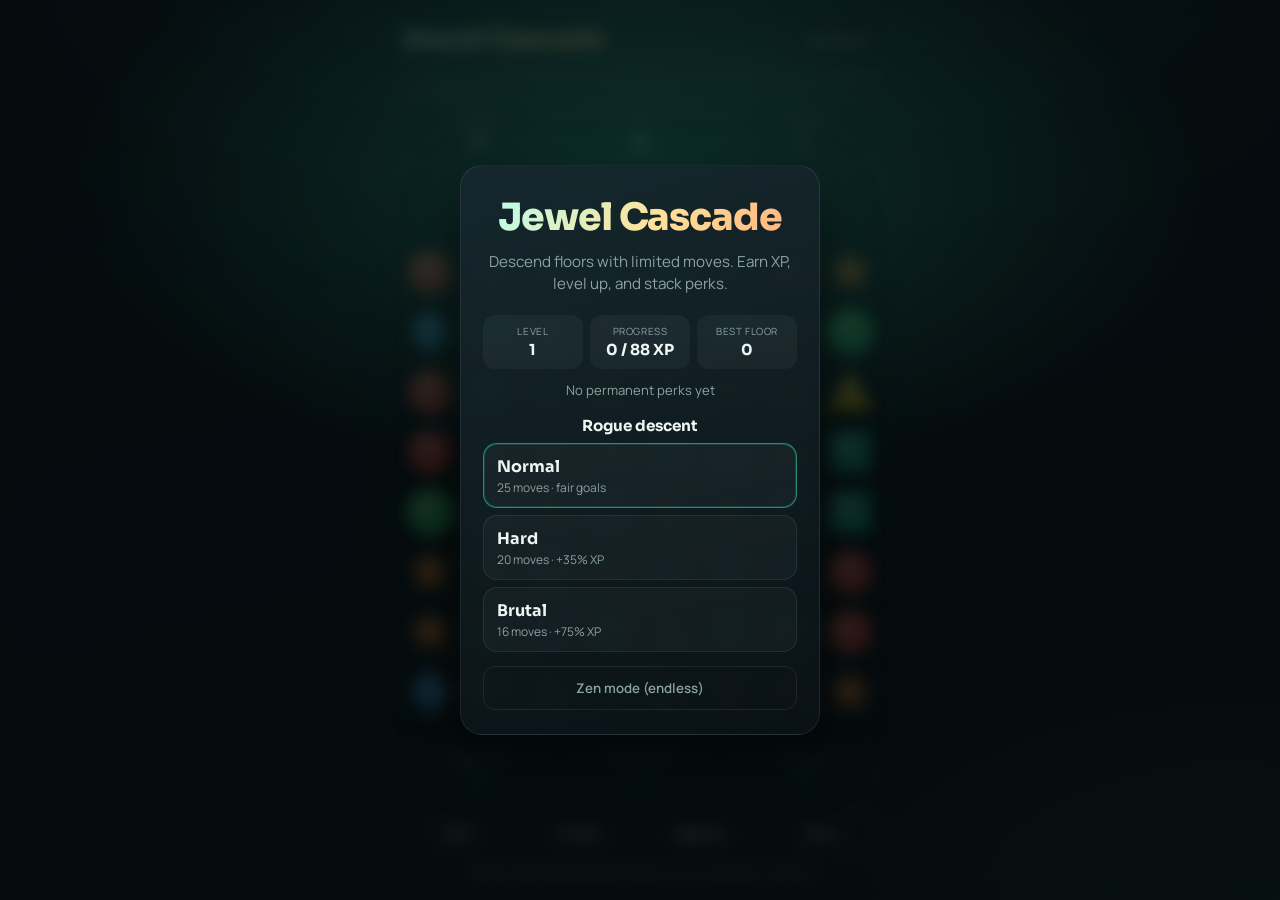
==== commit 73220947: "Add Rogue mode with move limits, XP, and perks Introduce Normal/Hard/Brutal descents with floor scor" ====
--- a/docs/index.html
+++ b/docs/index.html
@@ -28,14 +28,26 @@
             Sound On
           </button>
         </div>
+        <div class="xp-bar" aria-label="Experience">
+          <div class="xp-track"><div id="xp-fill" class="xp-fill"></div></div>
+          <div id="xp-label" class="xp-label">Lvl 1 · 0/80 XP</div>
+        </div>
         <div class="hud" aria-live="polite">
           <div class="stat">
             <span class="stat-label">Score</span>
             <span class="stat-value" id="score-value">0</span>
           </div>
           <div class="stat">
-            <span class="stat-label">Moves</span>
+            <span class="stat-label" id="moves-label">Left</span>
             <span class="stat-value" id="moves-value">0</span>
+          </div>
+          <div class="stat" id="depth-stat">
+            <span class="stat-label">Floor</span>
+            <span class="stat-value" id="depth-value">1</span>
+          </div>
+          <div class="stat" id="goal-stat">
+            <span class="stat-label">Goal</span>
+            <span class="stat-value" id="goal-value">0/0</span>
           </div>
           <div class="stat">
             <span class="stat-label">Best</span>
@@ -72,27 +84,60 @@
           <button id="btn-hint" class="action-btn" type="button">Hint</button>
           <button id="btn-rotate-l" class="action-btn" type="button">⟲ Left</button>
           <button id="btn-rotate-r" class="action-btn" type="button">Right ⟳</button>
-          <button id="btn-restart" class="action-btn danger" type="button">Restart</button>
+          <button id="btn-restart" class="action-btn danger" type="button">Menu</button>
           <button id="btn-cancel" class="action-btn cancel" type="button">Cancel booster</button>
         </div>
-        <p class="hint-line">Swipe gems to swap · Match 4 for rockets · Match 5 for bombs</p>
+        <p class="hint-line">Rogue: clear the goal before moves run out · pick perks · level up</p>
       </footer>
     </div>
 
     <div id="start-overlay" class="overlay">
-      <div class="overlay-card">
+      <div class="overlay-card start-card">
         <h1>Jewel Cascade</h1>
-        <p>
-          Swipe to swap. Chain cascades for combos. Match four for a rocket, five for a bomb.
-          Built for phones — play with your thumbs.
+        <p class="tagline">
+          Descend floors with limited moves. Earn XP, level up, and stack perks.
         </p>
-        <button id="btn-play" class="primary" type="button">Play</button>
+        <div class="profile-chip">
+          <div><span>Level</span><strong id="start-level">1</strong></div>
+          <div><span>Progress</span><strong id="start-xp">0 / 80 XP</strong></div>
+          <div><span>Best floor</span><strong id="start-best-depth">0</strong></div>
+        </div>
+        <p id="start-meta" class="meta-line">No permanent perks yet</p>
+
+        <div class="mode-block">
+          <h3>Rogue descent</h3>
+          <div class="diff-grid">
+            <button id="btn-diff-normal" class="diff-btn selected" type="button" data-diff="normal">
+              <strong>Normal</strong>
+              <small>25 moves · fair goals</small>
+            </button>
+            <button id="btn-diff-hard" class="diff-btn" type="button" data-diff="hard">
+              <strong>Hard</strong>
+              <small>20 moves · +35% XP</small>
+            </button>
+            <button id="btn-diff-brutal" class="diff-btn" type="button" data-diff="brutal">
+              <strong>Brutal</strong>
+              <small>16 moves · +75% XP</small>
+            </button>
+          </div>
+        </div>
+
+        <button id="btn-play-zen" class="ghost" type="button">Zen mode (endless)</button>
+      </div>
+    </div>
+
+    <div id="perk-overlay" class="overlay hidden">
+      <div class="overlay-card perk-card-wrap">
+        <h2 id="perk-title">Choose a perk</h2>
+        <p id="perk-subtitle">Pick one</p>
+        <div id="perk-choices" class="perk-choices"></div>
       </div>
     </div>
 
     <div id="gameover-overlay" class="overlay hidden">
       <div class="overlay-card">
-        <h2>No moves left</h2>
+        <h2 id="over-title">Run over</h2>
+        <p id="over-reason" class="over-reason"></p>
         <div class="over-stats">
           <div>
             <span>Score</span>
@@ -102,8 +147,17 @@
             <span>Best</span>
             <strong id="over-best">0</strong>
           </div>
+          <div id="over-depth-wrap">
+            <span>Floors cleared</span>
+            <strong id="over-depth">0</strong>
+          </div>
+          <div id="over-xp-wrap">
+            <span>XP gained</span>
+            <strong id="over-xp">+0</strong>
+          </div>
         </div>
-        <button id="btn-again" class="primary" type="button">Play again</button>
+        <p class="meta-line">Hero level: <strong id="over-level">Lvl 1</strong></p>
+        <button id="btn-again" class="primary" type="button">Back to menu</button>
       </div>
     </div>
 
--- a/docs/css/game.css
+++ b/docs/css/game.css
@@ -100,8 +100,192 @@
 
 .hud {
   display: grid;
-  grid-template-columns: repeat(4, 1fr);
+  grid-template-columns: repeat(3, 1fr);
   gap: 0.4rem;
+}
+
+.stat.hidden {
+  display: none;
+}
+
+.xp-bar {
+  display: grid;
+  gap: 0.25rem;
+}
+
+.xp-track {
+  height: 7px;
+  border-radius: 999px;
+  background: rgba(255, 255, 255, 0.08);
+  overflow: hidden;
+}
+
+.xp-fill {
+  height: 100%;
+  width: 0%;
+  border-radius: inherit;
+  background: linear-gradient(90deg, #2ec4a0, #f0b429);
+  transition: width 0.35s ease;
+}
+
+.xp-label {
+  font-size: 0.68rem;
+  color: var(--muted);
+  letter-spacing: 0.02em;
+}
+
+.start-card {
+  max-height: min(92vh, 720px);
+  overflow-y: auto;
+}
+
+.tagline {
+  margin-top: 0 !important;
+}
+
+.profile-chip {
+  display: grid;
+  grid-template-columns: repeat(3, 1fr);
+  gap: 0.4rem;
+  margin-bottom: 0.75rem;
+}
+
+.profile-chip div {
+  background: rgba(255, 255, 255, 0.04);
+  border-radius: 12px;
+  padding: 0.55rem 0.35rem;
+}
+
+.profile-chip span {
+  display: block;
+  color: var(--muted);
+  font-size: 0.62rem;
+  text-transform: uppercase;
+  letter-spacing: 0.06em;
+}
+
+.profile-chip strong {
+  font-family: var(--font-display);
+  font-size: 0.95rem;
+}
+
+.meta-line {
+  color: var(--muted);
+  font-size: 0.82rem !important;
+  margin: 0 0 1rem !important;
+}
+
+.mode-block h3 {
+  margin: 0 0 0.55rem;
+  font-family: var(--font-display);
+  font-size: 0.95rem;
+  font-weight: 700;
+}
+
+.diff-grid {
+  display: grid;
+  gap: 0.45rem;
+  margin-bottom: 0.9rem;
+}
+
+.diff-btn {
+  display: flex;
+  flex-direction: column;
+  align-items: flex-start;
+  gap: 0.15rem;
+  width: 100%;
+  text-align: left;
+  border: 1px solid var(--line);
+  background: rgba(255, 255, 255, 0.03);
+  color: var(--text);
+  border-radius: 14px;
+  padding: 0.7rem 0.85rem;
+  font-family: var(--font-body);
+  cursor: pointer;
+}
+
+.diff-btn strong {
+  font-family: var(--font-display);
+  font-size: 1rem;
+}
+
+.diff-btn small {
+  color: var(--muted);
+  font-size: 0.75rem;
+}
+
+.diff-btn.selected,
+.diff-btn:active {
+  border-color: rgba(46, 196, 160, 0.65);
+  box-shadow: 0 0 0 1px rgba(46, 196, 160, 0.2) inset;
+}
+
+.ghost {
+  display: inline-flex;
+  align-items: center;
+  justify-content: center;
+  min-height: 44px;
+  width: 100%;
+  border: 1px solid var(--line);
+  background: transparent;
+  color: var(--muted);
+  border-radius: 12px;
+  font-family: var(--font-body);
+  font-weight: 600;
+  cursor: pointer;
+}
+
+.over-reason {
+  margin-top: -0.35rem !important;
+}
+
+.over-stats .hidden {
+  display: none;
+}
+
+.perk-choices {
+  display: grid;
+  gap: 0.55rem;
+  margin-top: 0.5rem;
+}
+
+.perk-card {
+  display: flex;
+  flex-direction: column;
+  align-items: flex-start;
+  gap: 0.25rem;
+  width: 100%;
+  text-align: left;
+  border: 1px solid var(--line);
+  background: rgba(255, 255, 255, 0.04);
+  color: var(--text);
+  border-radius: 14px;
+  padding: 0.85rem 0.9rem;
+  font-family: var(--font-body);
+  cursor: pointer;
+}
+
+.perk-card strong {
+  font-family: var(--font-display);
+  font-size: 1rem;
+}
+
+.perk-card span {
+  color: var(--muted);
+  font-size: 0.82rem;
+  line-height: 1.35;
+}
+
+.perk-card.rarity-uncommon {
+  border-color: rgba(82, 180, 255, 0.45);
+}
+
+.perk-card.rarity-rare {
+  border-color: rgba(240, 180, 41, 0.55);
+}
+
+.perk-card:active {
+  transform: scale(0.98);
 }
 
 .stat {
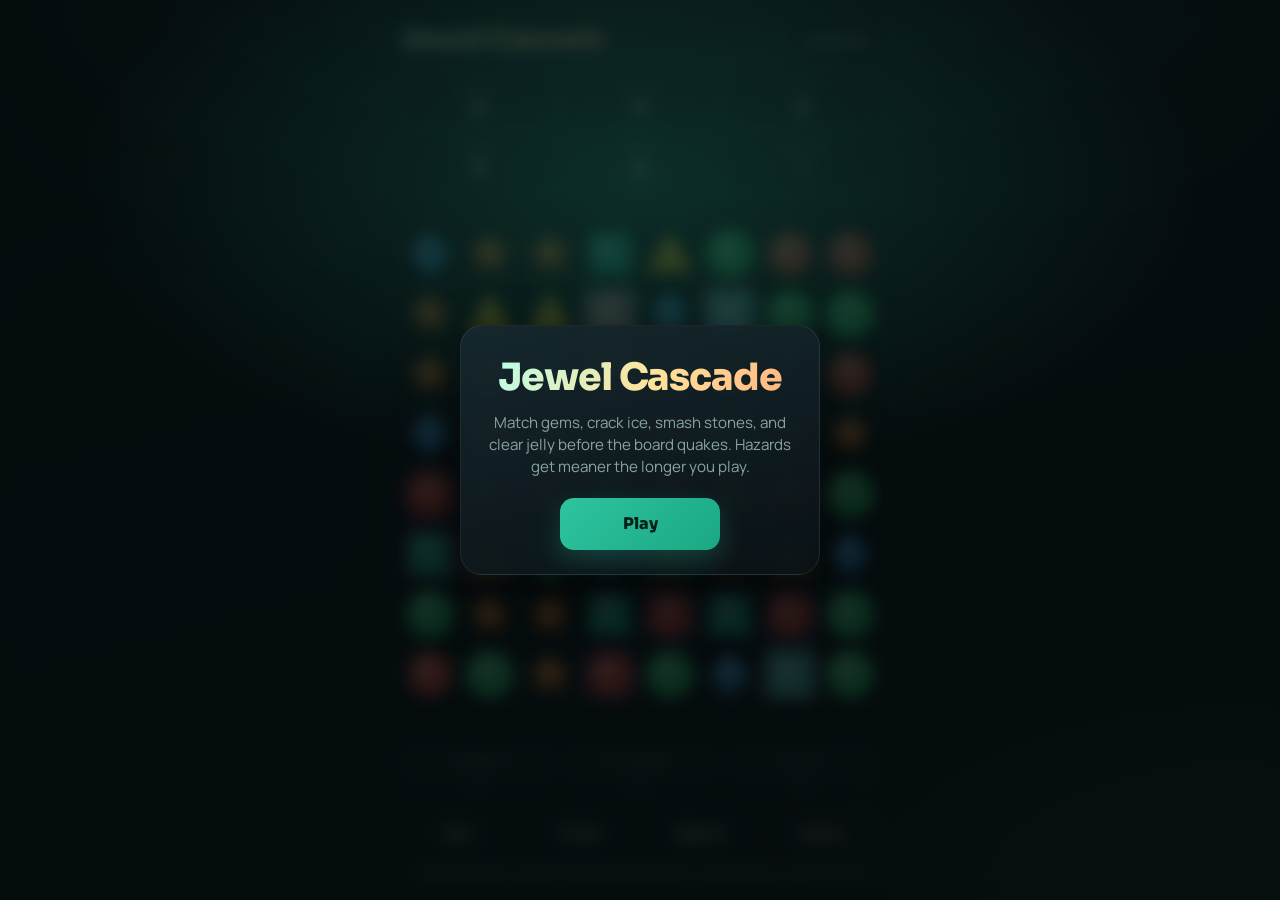
==== commit 4f1bbae0: "Add board hazards: ice, stones, jelly, curses, and quakes Progressive difficulty injects frozen gems" ====
--- a/docs/index.html
+++ b/docs/index.html
@@ -28,26 +28,22 @@
             Sound On
           </button>
         </div>
-        <div class="xp-bar" aria-label="Experience">
-          <div class="xp-track"><div id="xp-fill" class="xp-fill"></div></div>
-          <div id="xp-label" class="xp-label">Lvl 1 · 0/80 XP</div>
-        </div>
         <div class="hud" aria-live="polite">
           <div class="stat">
             <span class="stat-label">Score</span>
             <span class="stat-value" id="score-value">0</span>
           </div>
           <div class="stat">
-            <span class="stat-label" id="moves-label">Left</span>
+            <span class="stat-label">Moves</span>
             <span class="stat-value" id="moves-value">0</span>
           </div>
-          <div class="stat" id="depth-stat">
-            <span class="stat-label">Floor</span>
-            <span class="stat-value" id="depth-value">1</span>
+          <div class="stat">
+            <span class="stat-label">Jelly</span>
+            <span class="stat-value" id="jelly-value">0</span>
           </div>
-          <div class="stat" id="goal-stat">
-            <span class="stat-label">Goal</span>
-            <span class="stat-value" id="goal-value">0/0</span>
+          <div class="stat">
+            <span class="stat-label">Quake</span>
+            <span class="stat-value" id="quake-value">8</span>
           </div>
           <div class="stat">
             <span class="stat-label">Best</span>
@@ -84,60 +80,27 @@
           <button id="btn-hint" class="action-btn" type="button">Hint</button>
           <button id="btn-rotate-l" class="action-btn" type="button">⟲ Left</button>
           <button id="btn-rotate-r" class="action-btn" type="button">Right ⟳</button>
-          <button id="btn-restart" class="action-btn danger" type="button">Menu</button>
+          <button id="btn-restart" class="action-btn danger" type="button">Restart</button>
           <button id="btn-cancel" class="action-btn cancel" type="button">Cancel booster</button>
         </div>
-        <p class="hint-line">Rogue: clear the goal before moves run out · pick perks · level up</p>
+        <p class="hint-line">Ice blocks swaps · adjacent matches crack ice/stone · jelly pays bonus · board quakes</p>
       </footer>
     </div>
 
     <div id="start-overlay" class="overlay">
-      <div class="overlay-card start-card">
+      <div class="overlay-card">
         <h1>Jewel Cascade</h1>
-        <p class="tagline">
-          Descend floors with limited moves. Earn XP, level up, and stack perks.
+        <p>
+          Match gems, crack ice, smash stones, and clear jelly before the board
+          quakes. Hazards get meaner the longer you play.
         </p>
-        <div class="profile-chip">
-          <div><span>Level</span><strong id="start-level">1</strong></div>
-          <div><span>Progress</span><strong id="start-xp">0 / 80 XP</strong></div>
-          <div><span>Best floor</span><strong id="start-best-depth">0</strong></div>
-        </div>
-        <p id="start-meta" class="meta-line">No permanent perks yet</p>
-
-        <div class="mode-block">
-          <h3>Rogue descent</h3>
-          <div class="diff-grid">
-            <button id="btn-diff-normal" class="diff-btn selected" type="button" data-diff="normal">
-              <strong>Normal</strong>
-              <small>25 moves · fair goals</small>
-            </button>
-            <button id="btn-diff-hard" class="diff-btn" type="button" data-diff="hard">
-              <strong>Hard</strong>
-              <small>20 moves · +35% XP</small>
-            </button>
-            <button id="btn-diff-brutal" class="diff-btn" type="button" data-diff="brutal">
-              <strong>Brutal</strong>
-              <small>16 moves · +75% XP</small>
-            </button>
-          </div>
-        </div>
-
-        <button id="btn-play-zen" class="ghost" type="button">Zen mode (endless)</button>
-      </div>
-    </div>
-
-    <div id="perk-overlay" class="overlay hidden">
-      <div class="overlay-card perk-card-wrap">
-        <h2 id="perk-title">Choose a perk</h2>
-        <p id="perk-subtitle">Pick one</p>
-        <div id="perk-choices" class="perk-choices"></div>
+        <button id="btn-play" class="primary" type="button">Play</button>
       </div>
     </div>
 
     <div id="gameover-overlay" class="overlay hidden">
       <div class="overlay-card">
-        <h2 id="over-title">Run over</h2>
-        <p id="over-reason" class="over-reason"></p>
+        <h2>No moves left</h2>
         <div class="over-stats">
           <div>
             <span>Score</span>
@@ -147,17 +110,8 @@
             <span>Best</span>
             <strong id="over-best">0</strong>
           </div>
-          <div id="over-depth-wrap">
-            <span>Floors cleared</span>
-            <strong id="over-depth">0</strong>
-          </div>
-          <div id="over-xp-wrap">
-            <span>XP gained</span>
-            <strong id="over-xp">+0</strong>
-          </div>
         </div>
-        <p class="meta-line">Hero level: <strong id="over-level">Lvl 1</strong></p>
-        <button id="btn-again" class="primary" type="button">Back to menu</button>
+        <button id="btn-again" class="primary" type="button">Play again</button>
       </div>
     </div>
 
--- a/docs/css/game.css
+++ b/docs/css/game.css
@@ -104,190 +104,6 @@
   gap: 0.4rem;
 }
 
-.stat.hidden {
-  display: none;
-}
-
-.xp-bar {
-  display: grid;
-  gap: 0.25rem;
-}
-
-.xp-track {
-  height: 7px;
-  border-radius: 999px;
-  background: rgba(255, 255, 255, 0.08);
-  overflow: hidden;
-}
-
-.xp-fill {
-  height: 100%;
-  width: 0%;
-  border-radius: inherit;
-  background: linear-gradient(90deg, #2ec4a0, #f0b429);
-  transition: width 0.35s ease;
-}
-
-.xp-label {
-  font-size: 0.68rem;
-  color: var(--muted);
-  letter-spacing: 0.02em;
-}
-
-.start-card {
-  max-height: min(92vh, 720px);
-  overflow-y: auto;
-}
-
-.tagline {
-  margin-top: 0 !important;
-}
-
-.profile-chip {
-  display: grid;
-  grid-template-columns: repeat(3, 1fr);
-  gap: 0.4rem;
-  margin-bottom: 0.75rem;
-}
-
-.profile-chip div {
-  background: rgba(255, 255, 255, 0.04);
-  border-radius: 12px;
-  padding: 0.55rem 0.35rem;
-}
-
-.profile-chip span {
-  display: block;
-  color: var(--muted);
-  font-size: 0.62rem;
-  text-transform: uppercase;
-  letter-spacing: 0.06em;
-}
-
-.profile-chip strong {
-  font-family: var(--font-display);
-  font-size: 0.95rem;
-}
-
-.meta-line {
-  color: var(--muted);
-  font-size: 0.82rem !important;
-  margin: 0 0 1rem !important;
-}
-
-.mode-block h3 {
-  margin: 0 0 0.55rem;
-  font-family: var(--font-display);
-  font-size: 0.95rem;
-  font-weight: 700;
-}
-
-.diff-grid {
-  display: grid;
-  gap: 0.45rem;
-  margin-bottom: 0.9rem;
-}
-
-.diff-btn {
-  display: flex;
-  flex-direction: column;
-  align-items: flex-start;
-  gap: 0.15rem;
-  width: 100%;
-  text-align: left;
-  border: 1px solid var(--line);
-  background: rgba(255, 255, 255, 0.03);
-  color: var(--text);
-  border-radius: 14px;
-  padding: 0.7rem 0.85rem;
-  font-family: var(--font-body);
-  cursor: pointer;
-}
-
-.diff-btn strong {
-  font-family: var(--font-display);
-  font-size: 1rem;
-}
-
-.diff-btn small {
-  color: var(--muted);
-  font-size: 0.75rem;
-}
-
-.diff-btn.selected,
-.diff-btn:active {
-  border-color: rgba(46, 196, 160, 0.65);
-  box-shadow: 0 0 0 1px rgba(46, 196, 160, 0.2) inset;
-}
-
-.ghost {
-  display: inline-flex;
-  align-items: center;
-  justify-content: center;
-  min-height: 44px;
-  width: 100%;
-  border: 1px solid var(--line);
-  background: transparent;
-  color: var(--muted);
-  border-radius: 12px;
-  font-family: var(--font-body);
-  font-weight: 600;
-  cursor: pointer;
-}
-
-.over-reason {
-  margin-top: -0.35rem !important;
-}
-
-.over-stats .hidden {
-  display: none;
-}
-
-.perk-choices {
-  display: grid;
-  gap: 0.55rem;
-  margin-top: 0.5rem;
-}
-
-.perk-card {
-  display: flex;
-  flex-direction: column;
-  align-items: flex-start;
-  gap: 0.25rem;
-  width: 100%;
-  text-align: left;
-  border: 1px solid var(--line);
-  background: rgba(255, 255, 255, 0.04);
-  color: var(--text);
-  border-radius: 14px;
-  padding: 0.85rem 0.9rem;
-  font-family: var(--font-body);
-  cursor: pointer;
-}
-
-.perk-card strong {
-  font-family: var(--font-display);
-  font-size: 1rem;
-}
-
-.perk-card span {
-  color: var(--muted);
-  font-size: 0.82rem;
-  line-height: 1.35;
-}
-
-.perk-card.rarity-uncommon {
-  border-color: rgba(82, 180, 255, 0.45);
-}
-
-.perk-card.rarity-rare {
-  border-color: rgba(240, 180, 41, 0.55);
-}
-
-.perk-card:active {
-  transform: scale(0.98);
-}
-
 .stat {
   background: var(--panel);
   border: 1px solid var(--line);
@@ -464,7 +280,7 @@
 .overlay {
   position: fixed;
   inset: 0;
-  z-index: 20;
+  z-index: 40;
   display: flex;
   align-items: center;
   justify-content: center;
@@ -473,6 +289,14 @@
     radial-gradient(80% 60% at 50% 20%, rgba(46, 196, 160, 0.18), transparent 55%),
     rgba(4, 10, 12, 0.82);
   backdrop-filter: blur(8px);
+  pointer-events: auto;
+}
+
+.overlay .overlay-card,
+.overlay button {
+  pointer-events: auto;
+  position: relative;
+  z-index: 41;
 }
 
 .overlay.hidden {
